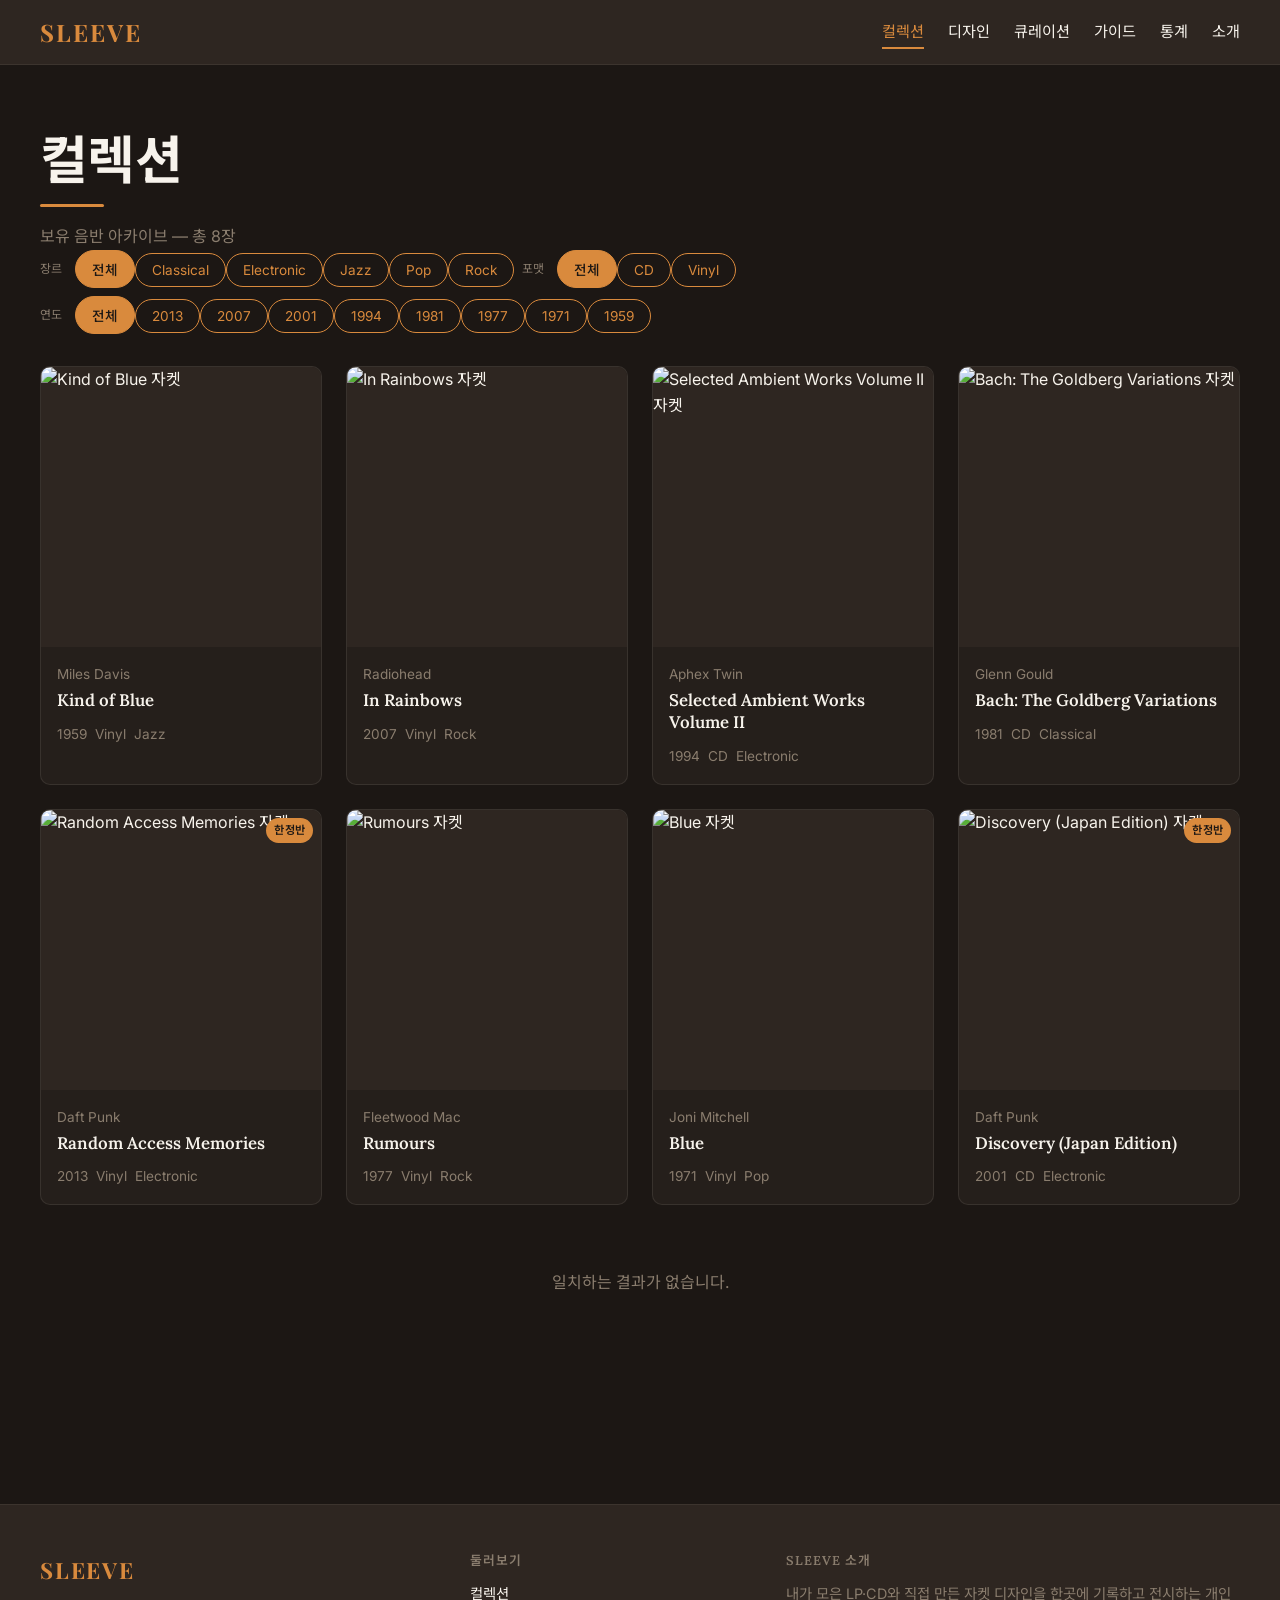
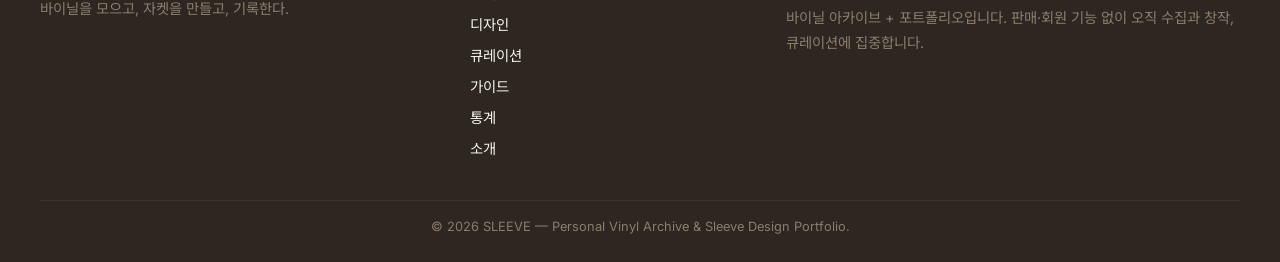
==== collection.html @ f9742e4f "Feat(fe): rebuild SLEEVE as pure static site PHP+MySQL+InfinityFree 구성을 순수 정적 HTML/CSS/JS 사이트로 전면 재구" ====
<!DOCTYPE html>
<html lang="ko">
<head>
  <meta charset="UTF-8">
  <meta name="viewport" content="width=device-width, initial-scale=1.0">
  <title>컬렉션 | SLEEVE</title>
  <meta name="description" content="SLEEVE가 보유한 LP·CD 컬렉션. 장르·포맷·연도별로 필터링해 살펴보세요.">
  <link rel="preconnect" href="https://fonts.googleapis.com">
  <link rel="preconnect" href="https://fonts.gstatic.com" crossorigin>
  <link href="https://fonts.googleapis.com/css2?family=Playfair+Display:wght@700&family=Lora:wght@400;600&family=Inter:wght@400;500&family=Noto+Sans+KR:wght@400&display=swap" rel="stylesheet">
  <link rel="stylesheet" href="assets/css/tokens.css">
  <link rel="stylesheet" href="assets/css/base.css">
  <link rel="stylesheet" href="assets/css/components.css">
  <link rel="stylesheet" href="assets/css/pages.css">
</head>
<body>
  <div id="navbar-placeholder"></div>

  <main id="main-content">

    <section class="section">
      <div class="container">

        <!-- 페이지 헤더 -->
        <header class="page-header">
          <h1>컬렉션</h1>
          <span class="page-header__divider" aria-hidden="true"></span>
          <p class="text-muted">보유 음반 아카이브 &mdash; 총 <span id="albumCount">0</span>장</p>
        </header>

        <!--
          필터바: collection.js 가 각 .filter-group[data-filter-group] 안에
          "전체" + 값별 .filter-pill 버튼을 동적으로 주입한다.
          (장르/포맷/연도 — 그룹 내 단일 선택, 그룹 간 AND 교집합)
        -->
        <div class="filter-bar" id="filterBar">
          <div class="filter-group">
            <span class="filter-group__label" id="filterLabelGenre">장르</span>
            <div class="filter-pills" data-filter-group="genre" role="group" aria-labelledby="filterLabelGenre"></div>
          </div>
          <div class="filter-group">
            <span class="filter-group__label" id="filterLabelFormat">포맷</span>
            <div class="filter-pills" data-filter-group="format" role="group" aria-labelledby="filterLabelFormat"></div>
          </div>
          <div class="filter-group">
            <span class="filter-group__label" id="filterLabelYear">연도</span>
            <div class="filter-pills" data-filter-group="year" role="group" aria-labelledby="filterLabelYear"></div>
          </div>
        </div>

        <!-- 카드 그리드: collection.js 가 렌더 -->
        <div class="grid" id="albumGrid"></div>
        <p class="empty-state" id="filterEmpty" hidden>일치하는 결과가 없습니다.</p>

      </div>
    </section>

  </main>

  <div id="footer-placeholder"></div>

  <script src="assets/js/components.js"></script>
  <script src="assets/js/collection.js"></script>
</body>
</html>
---- assets/css/tokens.css ----
:root {
  /* Colors */
  --ink: #1C1714;
  --paper: #F7F3EC;
  --cream: #F2E9DA;
  --amber: #D98A3D;
  --amber-d: #B36C28;
  --teal: #5C8374;
  --muted: #8A7D6E;
  --line: #E2D8C8;
  --bg-dark: #1C1714;
  --bg-card: #251F1B;
  --bg-surface: #2E2621;

  /* RGB channels for rgba() usage */
  --line-rgb: 226, 216, 200;
  --amber-rgb: 217, 138, 61;
  --teal-rgb: 92, 131, 116;
  --ink-rgb: 28, 23, 20;

  /* Fonts */
  --font-display: "Playfair Display", "Noto Sans KR", serif;
  --font-sub: "Lora", "Noto Sans KR", serif;
  --font-body: "Inter", "Noto Sans KR", system-ui, sans-serif;
  --font-kr: "Noto Sans KR", "Inter", sans-serif;

  /* Spacing */
  --space-1: 4px;
  --space-2: 8px;
  --space-3: 12px;
  --space-4: 16px;
  --space-5: 24px;
  --space-6: 32px;
  --space-7: 40px;
  --space-8: 48px;
  --space-9: 64px;
  --space-10: 80px;

  /* Border radius */
  --radius-sm: 4px;
  --radius-md: 10px;
  --radius-lg: 18px;
  --radius-pill: 999px;

  /* Transitions */
  --transition-base: 200ms ease;
  --transition-slow: 400ms ease;

  /* Shadows */
  --shadow-card: 0 2px 10px rgba(0, 0, 0, 0.25);
  --shadow-card-hover: 0 12px 28px rgba(0, 0, 0, 0.45);
}
---- assets/css/base.css ----
/* Reset */
*,
*::before,
*::after {
  box-sizing: border-box;
  margin: 0;
  padding: 0;
}

html {
  scroll-behavior: smooth;
  -webkit-text-size-adjust: 100%;
}

body {
  background-color: var(--bg-dark);
  color: var(--paper);
  font-family: var(--font-body);
  font-size: 16px;
  line-height: 1.6;
  font-weight: 400;
  -webkit-font-smoothing: antialiased;
  -moz-osx-font-smoothing: grayscale;
  min-height: 100vh;
}

/* Typography */
h1,
h2 {
  font-family: var(--font-display);
  font-weight: 700;
  line-height: 1.15;
  color: var(--paper);
  letter-spacing: -0.01em;
}

h1 {
  font-size: clamp(2rem, 5vw, 3.25rem);
}

h2 {
  font-size: clamp(1.6rem, 3.5vw, 2.4rem);
}

h3,
h4 {
  font-family: var(--font-sub);
  font-weight: 600;
  line-height: 1.3;
  color: var(--paper);
}

h3 {
  font-size: clamp(1.25rem, 2.5vw, 1.6rem);
}

h4 {
  font-size: 1.1rem;
}

p {
  line-height: 1.7;
}

p + p {
  margin-top: var(--space-3);
}

a {
  color: inherit;
  text-decoration: none;
  transition: color var(--transition-base);
}

a:focus-visible,
button:focus-visible {
  outline: 2px solid var(--amber);
  outline-offset: 3px;
  border-radius: var(--radius-sm);
}

img {
  max-width: 100%;
  display: block;
  height: auto;
}

ul,
ol {
  list-style: none;
}

button {
  font-family: inherit;
  cursor: pointer;
  border: none;
  background: none;
  color: inherit;
}

input,
select,
textarea {
  font-family: inherit;
  font-size: inherit;
}

/* Layout */
.container {
  width: 100%;
  max-width: 1280px;
  margin-inline: auto;
  padding-inline: var(--space-4);
}

@media (min-width: 768px) {
  .container {
    padding-inline: var(--space-6);
  }
}

@media (min-width: 1200px) {
  .container {
    padding-inline: var(--space-7);
  }
}

.section {
  padding-block: var(--space-7);
}

@media (min-width: 768px) {
  .section {
    padding-block: var(--space-9);
  }
}

.section__title {
  margin-bottom: var(--space-6);
}

/* Utilities */
.text-amber {
  color: var(--amber);
}

.text-muted {
  color: var(--muted);
}

.visually-hidden {
  position: absolute;
  width: 1px;
  height: 1px;
  padding: 0;
  margin: -1px;
  overflow: hidden;
  clip: rect(0, 0, 0, 0);
  white-space: nowrap;
  border: 0;
}

/* Custom scrollbar (dark theme) */
* {
  scrollbar-width: thin;
  scrollbar-color: var(--amber-d) var(--bg-card);
}

*::-webkit-scrollbar {
  width: 10px;
  height: 10px;
}

*::-webkit-scrollbar-track {
  background: var(--bg-card);
}

*::-webkit-scrollbar-thumb {
  background: var(--amber-d);
  border-radius: var(--radius-pill);
  border: 2px solid var(--bg-card);
}

*::-webkit-scrollbar-thumb:hover {
  background: var(--amber);
}
---- assets/css/components.css ----
/* ============================ Navbar ============================ */
.navbar {
  position: fixed;
  top: 0;
  inset-inline: 0;
  z-index: 100;
  background-color: var(--bg-surface);
  border-bottom: 1px solid rgba(var(--line-rgb), 0.08);
  transition: background-color var(--transition-base);
}

.navbar--scrolled {
  background-color: rgba(28, 23, 20, 0.96);
  backdrop-filter: blur(8px);
}

.navbar__inner {
  display: flex;
  align-items: center;
  justify-content: space-between;
  height: 64px;
}

.navbar__logo {
  font-family: var(--font-display);
  font-weight: 700;
  font-size: 1.5rem;
  letter-spacing: 0.08em;
  color: var(--amber);
}

.navbar__menu {
  display: flex;
  align-items: center;
  gap: var(--space-5);
}

.navbar__menu a {
  position: relative;
  color: var(--paper);
  font-size: 0.95rem;
  padding-block: var(--space-2);
}

.navbar__menu a::after {
  content: "";
  position: absolute;
  left: 0;
  bottom: 0;
  width: 100%;
  height: 2px;
  background-color: var(--amber);
  transform: scaleX(0);
  transform-origin: left;
  transition: transform var(--transition-base);
}

.navbar__menu a:hover,
.navbar__menu a.active {
  color: var(--amber);
}

.navbar__menu a:hover::after,
.navbar__menu a.active::after {
  transform: scaleX(1);
}

.navbar__toggle {
  display: none;
  flex-direction: column;
  justify-content: center;
  gap: 5px;
  width: 40px;
  height: 40px;
  padding: 8px;
}

.navbar__toggle span {
  display: block;
  width: 100%;
  height: 2px;
  background-color: var(--paper);
  border-radius: var(--radius-pill);
  transition: transform var(--transition-base), opacity var(--transition-base);
}

.navbar__toggle[aria-expanded="true"] span:nth-child(1) {
  transform: translateY(7px) rotate(45deg);
}

.navbar__toggle[aria-expanded="true"] span:nth-child(2) {
  opacity: 0;
}

.navbar__toggle[aria-expanded="true"] span:nth-child(3) {
  transform: translateY(-7px) rotate(-45deg);
}

@media (max-width: 767px) {
  .navbar__toggle {
    display: flex;
  }

  .navbar__menu {
    position: absolute;
    top: 64px;
    inset-inline: 0;
    flex-direction: column;
    align-items: stretch;
    gap: 0;
    background-color: var(--bg-surface);
    border-bottom: 1px solid rgba(var(--line-rgb), 0.08);
    max-height: 0;
    overflow: hidden;
    transition: max-height var(--transition-slow);
  }

  .navbar__menu.open {
    max-height: 360px;
  }

  .navbar__menu li {
    border-top: 1px solid rgba(var(--line-rgb), 0.06);
  }

  .navbar__menu a {
    display: block;
    padding: var(--space-4) var(--space-4);
  }

  .navbar__menu a::after {
    display: none;
  }
}

/* ============================ Cards ============================ */
.card {
  display: flex;
  flex-direction: column;
  background-color: var(--bg-card);
  border: 1px solid rgba(var(--line-rgb), 0.1);
  border-radius: var(--radius-md);
  overflow: hidden;
  transition: transform var(--transition-base), box-shadow var(--transition-base);
}

.card:hover {
  transform: translateY(-4px);
  box-shadow: var(--shadow-card-hover);
}

.card__cover {
  position: relative;
  aspect-ratio: 1 / 1;
  overflow: hidden;
  background-color: var(--bg-surface);
}

.card__cover img {
  width: 100%;
  height: 100%;
  object-fit: cover;
  transition: transform var(--transition-slow);
}

.card:hover .card__cover img {
  transform: scale(1.06);
}

.card__body {
  padding: var(--space-4);
  display: flex;
  flex-direction: column;
  gap: var(--space-1);
}

.card__title {
  font-family: var(--font-sub);
  font-weight: 600;
  font-size: 1.05rem;
  line-height: 1.3;
  color: var(--paper);
}

.card__artist,
.card__meta {
  color: var(--muted);
  font-size: 0.85rem;
}

.card__meta {
  margin-top: var(--space-2);
  display: flex;
  flex-wrap: wrap;
  gap: var(--space-2);
}

.badge-limited {
  position: absolute;
  top: var(--space-2);
  right: var(--space-2);
  background-color: var(--amber);
  color: var(--ink);
  font-size: 0.7rem;
  font-weight: 600;
  padding: var(--space-1) var(--space-2);
  border-radius: var(--radius-pill);
  letter-spacing: 0.02em;
  z-index: 1;
}

/* ============================ Grid ============================ */
.grid {
  display: grid;
  grid-template-columns: 1fr;
  gap: var(--space-5);
}

@media (min-width: 768px) {
  .grid {
    grid-template-columns: repeat(2, 1fr);
  }
}

@media (min-width: 1200px) {
  .grid {
    grid-template-columns: repeat(4, 1fr);
  }
}

.grid--3 {
  grid-template-columns: 1fr;
}

@media (min-width: 768px) {
  .grid--3 {
    grid-template-columns: repeat(2, 1fr);
  }
}

@media (min-width: 1200px) {
  .grid--3 {
    grid-template-columns: repeat(3, 1fr);
  }
}

/* ============================ Filter bar ============================ */
.filter-bar {
  display: flex;
  flex-wrap: wrap;
  align-items: center;
  gap: var(--space-2);
  margin-bottom: var(--space-6);
}

.filter-group {
  display: flex;
  flex-wrap: wrap;
  align-items: center;
  gap: var(--space-2);
}

.filter-group__label {
  color: var(--muted);
  font-size: 0.75rem;
  text-transform: lowercase;
  letter-spacing: 0.04em;
  margin-right: var(--space-1);
}

.filter-pill {
  border: 1px solid var(--amber);
  background-color: transparent;
  color: var(--amber);
  font-size: 0.85rem;
  padding: var(--space-2) var(--space-4);
  border-radius: var(--radius-pill);
  transition: background-color var(--transition-base), color var(--transition-base);
}

.filter-pill:hover {
  background-color: rgba(var(--amber-rgb), 0.15);
}

.filter-pill.active {
  background-color: var(--amber);
  color: var(--ink);
  font-weight: 500;
}

/* ============================ Buttons ============================ */
.btn-primary,
.btn-outline {
  display: inline-flex;
  align-items: center;
  justify-content: center;
  gap: var(--space-2);
  font-size: 0.95rem;
  font-weight: 500;
  padding: var(--space-3) var(--space-6);
  border-radius: var(--radius-pill);
  transition: background-color var(--transition-base), color var(--transition-base),
    border-color var(--transition-base);
}

.btn-primary {
  background-color: var(--amber);
  color: var(--ink);
}

.btn-primary:hover {
  background-color: var(--amber-d);
  color: var(--ink);
}

.btn-outline {
  border: 1px solid var(--amber);
  color: var(--amber);
}

.btn-outline:hover {
  background-color: var(--amber);
  color: var(--ink);
}

/* ============================ Tags ============================ */
.tag {
  display: inline-flex;
  align-items: center;
  background-color: rgba(var(--teal-rgb), 0.18);
  color: var(--teal);
  font-size: 0.75rem;
  padding: var(--space-1) var(--space-3);
  border-radius: var(--radius-pill);
}

/* ============================ Category badge ============================ */
.badge-category {
  display: inline-flex;
  align-items: center;
  background-color: rgba(var(--amber-rgb), 0.12);
  color: var(--amber);
  font-size: 0.72rem;
  font-weight: 500;
  padding: var(--space-1) var(--space-3);
  border-radius: var(--radius-pill);
  letter-spacing: 0.02em;
}

/* ============================ Hero ============================ */
.hero {
  position: relative;
  min-height: 80vh;
  display: flex;
  align-items: center;
  justify-content: center;
  text-align: center;
  overflow: hidden;
  background-color: var(--bg-dark);
}

.hero::before {
  content: "";
  position: absolute;
  inset: 0;
  background: repeating-radial-gradient(
    circle at 80% 30%,
    rgba(var(--line-rgb), 0.05) 0,
    rgba(var(--line-rgb), 0.05) 1px,
    transparent 1px,
    transparent 14px
  );
  opacity: 0.7;
}

.hero::after {
  content: "";
  position: absolute;
  inset: 0;
  background: linear-gradient(
    180deg,
    rgba(var(--ink-rgb), 0.4) 0%,
    rgba(var(--ink-rgb), 0.85) 100%
  );
}

.hero__content {
  position: relative;
  z-index: 1;
  max-width: 720px;
  padding-inline: var(--space-4);
}

.hero__subtitle {
  color: var(--muted);
  font-size: 1.05rem;
  margin-top: var(--space-4);
}

.hero__actions {
  margin-top: var(--space-6);
  display: flex;
  flex-wrap: wrap;
  gap: var(--space-3);
  justify-content: center;
}

@media (max-width: 767px) {
  .hero {
    min-height: 60vh;
  }
}

/* ============================ Vinyl ring ============================ */
.vinyl-ring {
  --ring-size: 200px;
  width: var(--ring-size);
  height: var(--ring-size);
  border-radius: 50%;
  background: radial-gradient(
    circle,
    var(--bg-surface) 0 14%,
    var(--ink) 14% 18%,
    transparent 18% 100%
  );
  position: relative;
}

.vinyl-ring::before {
  content: "";
  position: absolute;
  inset: 0;
  border-radius: 50%;
  background: repeating-radial-gradient(
    circle,
    rgba(var(--line-rgb), 0.08) 0,
    rgba(var(--line-rgb), 0.08) 1px,
    transparent 1px,
    transparent 6px
  );
}

.vinyl-ring::after {
  content: "";
  position: absolute;
  top: 50%;
  left: 50%;
  width: 12%;
  height: 12%;
  background-color: var(--amber);
  border-radius: 50%;
  transform: translate(-50%, -50%);
}

/* ============================ Breadcrumb ============================ */
.breadcrumb {
  display: flex;
  flex-wrap: wrap;
  align-items: center;
  gap: var(--space-2);
  color: var(--muted);
  font-size: 0.85rem;
  margin-bottom: var(--space-5);
}

.breadcrumb a:hover {
  color: var(--amber);
}

.breadcrumb li:not(:last-child)::after {
  content: "/";
  margin-left: var(--space-2);
  color: var(--amber);
}

.breadcrumb li {
  display: flex;
  align-items: center;
}

.breadcrumb li:last-child {
  color: var(--paper);
}

/* ============================ Empty state ============================ */
.empty-state {
  display: flex;
  flex-direction: column;
  align-items: center;
  justify-content: center;
  text-align: center;
  gap: var(--space-3);
  padding: var(--space-9) var(--space-4);
  color: var(--muted);
}

.empty-state__icon {
  font-size: 2.5rem;
  opacity: 0.6;
}

.empty-state__title {
  font-family: var(--font-sub);
  color: var(--paper);
  font-size: 1.2rem;
}

/* ============================ Footer ============================ */
.footer {
  background-color: var(--bg-surface);
  border-top: 1px solid rgba(var(--line-rgb), 0.08);
  padding-block: var(--space-8) var(--space-5);
  margin-top: var(--space-10);
}

.footer__grid {
  display: grid;
  grid-template-columns: 1fr;
  gap: var(--space-6);
}

@media (min-width: 768px) {
  .footer__grid {
    grid-template-columns: 1.4fr 1fr 1.6fr;
  }
}

.footer__logo {
  font-family: var(--font-display);
  font-weight: 700;
  font-size: 1.4rem;
  color: var(--amber);
  letter-spacing: 0.08em;
}

.footer__tagline {
  color: var(--muted);
  font-size: 0.9rem;
  margin-top: var(--space-2);
}

.footer__col h4 {
  font-size: 0.8rem;
  text-transform: uppercase;
  letter-spacing: 0.08em;
  color: var(--muted);
  margin-bottom: var(--space-3);
}

.footer__links {
  display: flex;
  flex-direction: column;
  gap: var(--space-2);
}

.footer__links a {
  color: var(--paper);
  font-size: 0.9rem;
}

.footer__links a:hover {
  color: var(--amber);
}

.footer__desc {
  color: var(--muted);
  font-size: 0.9rem;
  line-height: 1.7;
}

.footer__bottom {
  margin-top: var(--space-7);
  padding-top: var(--space-4);
  border-top: 1px solid rgba(var(--line-rgb), 0.06);
  text-align: center;
  color: var(--muted);
  font-size: 0.8rem;
}
---- assets/css/pages.css ----
/* ============================ Section header ============================ */
/* 섹션 제목 + "전체 보기 →" 링크를 양 끝 정렬 */
.section__header {
  display: flex;
  flex-wrap: wrap;
  align-items: baseline;
  justify-content: space-between;
  gap: var(--space-3);
  margin-bottom: var(--space-6);
}

.section__link {
  color: var(--amber);
  font-size: 0.9rem;
  white-space: nowrap;
}

.section__link:hover {
  color: var(--amber-d);
}

/* ============================ Hero ring ============================ */
/* 히어로 안에서 중앙 정렬되는 LP 데코 (인라인 스타일 대체) */
.hero__ring {
  margin: 0 auto var(--space-6);
}

/* ============================ Value cards ============================ */
/* index/about 공용 — 수집·창작·공유 가치 카드 */
.value-card {
  display: flex;
  flex-direction: column;
  gap: var(--space-3);
  background-color: var(--bg-card);
  border: 1px solid rgba(var(--line-rgb), 0.1);
  border-radius: var(--radius-md);
  padding: var(--space-6);
}

.value-card__mark {
  font-size: 2rem;
  line-height: 1;
  color: var(--amber);
}

.value-card__title {
  font-family: var(--font-sub);
  font-weight: 600;
}

.value-card__desc {
  color: var(--muted);
  font-size: 0.92rem;
  line-height: 1.7;
}

/* ============================ About page ============================ */
.page-header {
  display: flex;
  flex-direction: column;
  gap: var(--space-4);
}

.page-header__divider {
  display: block;
  width: var(--space-9);
  height: 3px;
  background-color: var(--amber);
  border-radius: var(--radius-pill);
}

.about-intro {
  display: grid;
  grid-template-columns: 1fr;
  gap: var(--space-7);
  align-items: center;
}

@media (min-width: 768px) {
  .about-intro {
    grid-template-columns: 1.4fr 1fr;
  }
}

.about-intro__text {
  font-size: 1.15rem;
  line-height: 1.9;
  color: var(--cream);
}

.about-intro__deco {
  display: flex;
  justify-content: center;
}

.about-owner {
  max-width: 60ch;
}

.about-owner p + p {
  margin-top: var(--space-4);
}

/* ============================ Album detail ============================ */
.album-detail {
  display: grid;
  grid-template-columns: 1fr;
  gap: var(--space-7);
}

@media (min-width: 768px) {
  .album-detail {
    grid-template-columns: minmax(0, 1fr) minmax(0, 1.1fr);
    gap: var(--space-8);
    align-items: start;
  }
}

.album-detail__cover {
  aspect-ratio: 1 / 1;
  border-radius: var(--radius-md);
  overflow: hidden;
  background-color: var(--bg-surface);
  box-shadow: var(--shadow-card);
}

.album-detail__cover img {
  width: 100%;
  height: 100%;
  object-fit: cover;
}

.album-detail__meta {
  display: flex;
  flex-direction: column;
  gap: var(--space-3);
}

.album-detail__artist {
  color: var(--amber);
  font-size: 1.1rem;
}

.album-detail__facts {
  display: flex;
  flex-wrap: wrap;
  gap: var(--space-2);
  margin-block: var(--space-2);
}

.album-detail__note {
  color: var(--cream);
  line-height: 1.8;
  border-left: 2px solid var(--amber);
  padding-left: var(--space-4);
  margin-top: var(--space-2);
}

/* ============================ Tracklist ============================ */
.tracklist {
  margin-top: var(--space-5);
  border-top: 1px solid rgba(var(--line-rgb), 0.1);
}

.tracklist__item {
  display: flex;
  align-items: baseline;
  gap: var(--space-4);
  padding: var(--space-3) 0;
  border-bottom: 1px solid rgba(var(--line-rgb), 0.08);
}

.tracklist__num {
  color: var(--muted);
  font-variant-numeric: tabular-nums;
  font-size: 0.85rem;
  min-width: 1.8rem;
}

.tracklist__title {
  color: var(--paper);
}

/* ============================ Design detail ============================ */
.design-hero {
  border-radius: var(--radius-md);
  overflow: hidden;
  margin-bottom: var(--space-6);
}

.design-hero img {
  display: block;
  width: 100%;
  height: auto;
}

.design-meta {
  margin-bottom: var(--space-6);
}

.design-meta h1 {
  margin-bottom: var(--space-3);
}

.design-tools {
  display: flex;
  flex-wrap: wrap;
  gap: var(--space-2);
  margin-bottom: var(--space-3);
}

.design-date {
  color: var(--muted);
  font-variant-numeric: tabular-nums;
  font-size: 0.9rem;
}

/* 본문: 가독성을 위해 줄 길이 제한 */
.design-text {
  max-width: 70ch;
  margin-bottom: var(--space-8);
}

.design-text section + section {
  margin-top: var(--space-6);
}

.design-text h2 {
  font-size: 1.25rem;
  margin-bottom: var(--space-3);
}

.design-text p {
  color: var(--paper);
  line-height: 1.8;
}

/* 갤러리와 본문 사이 여백 확보 */
.design-text + .design-gallery {
  margin-bottom: var(--space-8);
}

.design-gallery + .btn-outline,
.design-text + .btn-outline {
  margin-top: var(--space-4);
}

/* ============================ Design gallery ============================ */
.design-gallery {
  column-count: 1;
  column-gap: var(--space-5);
}

@media (min-width: 768px) {
  .design-gallery {
    column-count: 2;
  }
}

@media (min-width: 1200px) {
  .design-gallery {
    column-count: 3;
  }
}

.design-gallery__item {
  break-inside: avoid;
  margin-bottom: var(--space-5);
  border-radius: var(--radius-md);
  overflow: hidden;
}

.design-gallery__item img {
  width: 100%;
  border-radius: var(--radius-md);
}

/* ============================ Stats ============================ */
.stats-summary {
  display: grid;
  grid-template-columns: 1fr;
  gap: var(--space-5);
  margin-bottom: var(--space-8);
}

@media (min-width: 768px) {
  .stats-summary {
    grid-template-columns: repeat(3, 1fr);
  }
}

.stats-card {
  background-color: var(--bg-card);
  border: 1px solid rgba(var(--line-rgb), 0.1);
  border-radius: var(--radius-md);
  padding: var(--space-6);
  text-align: center;
}

.stats-card__number {
  font-family: var(--font-display);
  font-weight: 700;
  font-size: 2.5rem;
  color: var(--amber);
  line-height: 1;
}

.stats-card__label {
  color: var(--muted);
  font-size: 0.85rem;
  margin-top: var(--space-2);
}

.chart-container {
  position: relative;
  height: 250px;
  background-color: var(--bg-card);
  border: 1px solid rgba(var(--line-rgb), 0.1);
  border-radius: var(--radius-md);
  padding: var(--space-5);
}

/* ============================ Guide list ============================ */
.guide-list {
  display: flex;
  flex-direction: column;
  gap: var(--space-3);
}

.guide-list__item {
  background-color: var(--bg-card);
  border: 1px solid rgba(var(--line-rgb), 0.1);
  border-radius: var(--radius-md);
  overflow: hidden;
  transition: border-color var(--transition-base);
}

.guide-list__item:hover {
  border-color: var(--amber);
}

/* 아코디언 토글 버튼 — 제목/배지/날짜를 한 줄에 배치 */
.guide-list__toggle {
  display: flex;
  flex-wrap: wrap;
  align-items: center;
  gap: var(--space-4);
  width: 100%;
  padding: var(--space-4) var(--space-5);
  background: none;
  border: none;
  text-align: left;
  cursor: pointer;
  color: inherit;
  font: inherit;
}

.guide-list__toggle:focus-visible {
  outline: 2px solid var(--amber);
  outline-offset: -2px;
}

.guide-list__title {
  font-family: var(--font-sub);
  font-weight: 600;
  color: var(--paper);
  flex: 1 1 auto;
}

.guide-list__date {
  color: var(--muted);
  font-size: 0.8rem;
  font-variant-numeric: tabular-nums;
}

/* 펼쳐지는 본문 영역 */
.guide-list__body {
  padding: 0 var(--space-5) var(--space-5);
  color: var(--cream);
  line-height: 1.75;
}

.guide-list__body p {
  margin: 0;
}

/* 열림 상태 표시 — 토글의 aria-expanded 로 캐럿 회전 */
.guide-list__toggle::after {
  content: '\203A'; /* › */
  color: var(--amber);
  font-size: 1.25rem;
  line-height: 1;
  transition: transform var(--transition-base);
}

.guide-list__toggle[aria-expanded='true']::after {
  transform: rotate(90deg);
}

/* ============================ Curation ============================ */
.curation-grid {
  display: grid;
  grid-template-columns: 1fr;
  gap: var(--space-6);
}

@media (min-width: 768px) {
  .curation-grid {
    grid-template-columns: repeat(2, 1fr);
  }
}

@media (min-width: 1200px) {
  .curation-grid {
    grid-template-columns: repeat(3, 1fr);
  }
}

.curation-card {
  position: relative;
  display: flex;
  flex-direction: column;
  background-color: var(--bg-card);
  border: 1px solid rgba(var(--line-rgb), 0.1);
  border-radius: var(--radius-lg);
  overflow: hidden;
  transition: transform var(--transition-base), box-shadow var(--transition-base);
}

.curation-card:hover {
  transform: translateY(-4px);
  box-shadow: var(--shadow-card-hover);
}

.curation-card__body {
  padding: var(--space-5);
  display: flex;
  flex-direction: column;
  gap: var(--space-2);
}

.curation-card__mood {
  font-family: var(--font-sub);
  font-size: 1.25rem;
  color: var(--amber);
}

.curation-card__desc {
  color: var(--muted);
  font-size: 0.9rem;
  line-height: 1.7;
}

/* ============================ Album (album.js 출력 클래스) ============================ */
.album {
  display: grid;
  grid-template-columns: 1fr;
  gap: var(--space-7);
}

@media (min-width: 768px) {
  .album {
    grid-template-columns: minmax(0, 1fr) minmax(0, 1.2fr);
    align-items: start;
  }
}

.album__cover {
  position: relative;
  aspect-ratio: 1 / 1;
  border-radius: var(--radius-md);
  overflow: hidden;
  background-color: var(--bg-surface);
  box-shadow: var(--shadow-card);
}

.album__cover img {
  width: 100%;
  height: 100%;
  object-fit: cover;
}

.album__info {
  display: flex;
  flex-direction: column;
  gap: var(--space-3);
}

.album__artist {
  color: var(--amber);
  font-size: 1.05rem;
  font-weight: 500;
}

.album__title {
  font-family: var(--font-display);
  font-size: clamp(1.5rem, 4vw, 2.2rem);
  line-height: 1.2;
  color: var(--paper);
}

.album__meta {
  list-style: none;
  padding: 0;
  display: flex;
  flex-wrap: wrap;
  gap: var(--space-2) var(--space-5);
  color: var(--muted);
  font-size: 0.9rem;
}

.album__meta-label {
  color: var(--line);
  font-size: 0.75rem;
  text-transform: uppercase;
  letter-spacing: 0.08em;
  margin-right: var(--space-1);
}

.album__moods {
  display: flex;
  flex-wrap: wrap;
  gap: var(--space-2);
  margin-top: var(--space-1);
}

.album__section-title {
  font-family: var(--font-sub);
  font-size: 1rem;
  font-weight: 600;
  color: var(--muted);
  text-transform: uppercase;
  letter-spacing: 0.12em;
  margin-bottom: var(--space-3);
  margin-top: var(--space-6);
}

.album__note {
  border-left: 2px solid var(--amber);
  padding-left: var(--space-4);
  color: var(--cream);
  line-height: 1.8;
}

.album__tracks,
.album__related {
  grid-column: 1 / -1;
}

.tracklist__pos {
  color: var(--muted);
  font-variant-numeric: tabular-nums;
  font-size: 0.85rem;
  min-width: 1.8rem;
}

.card-grid {
  display: grid;
  grid-template-columns: repeat(2, 1fr);
  gap: var(--space-4);
}

@media (min-width: 768px) {
  .card-grid {
    grid-template-columns: repeat(4, 1fr);
  }
}
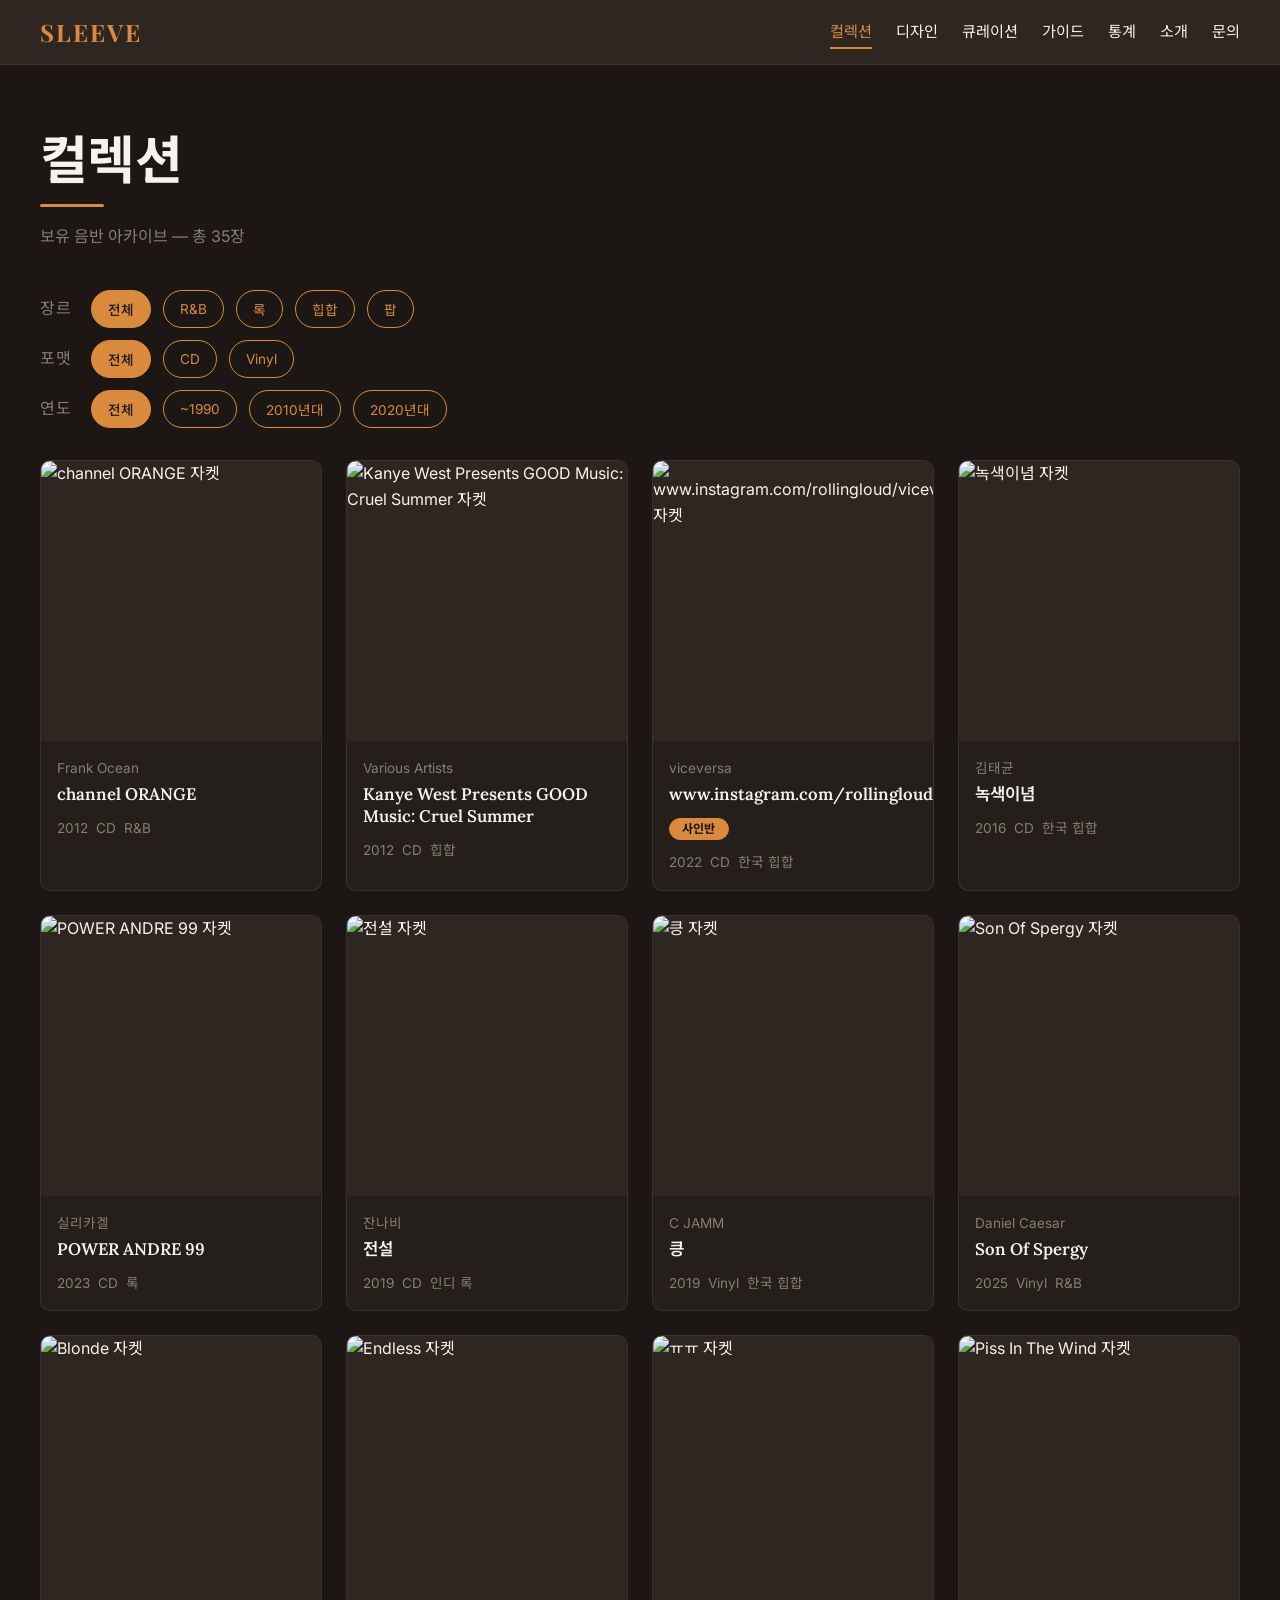
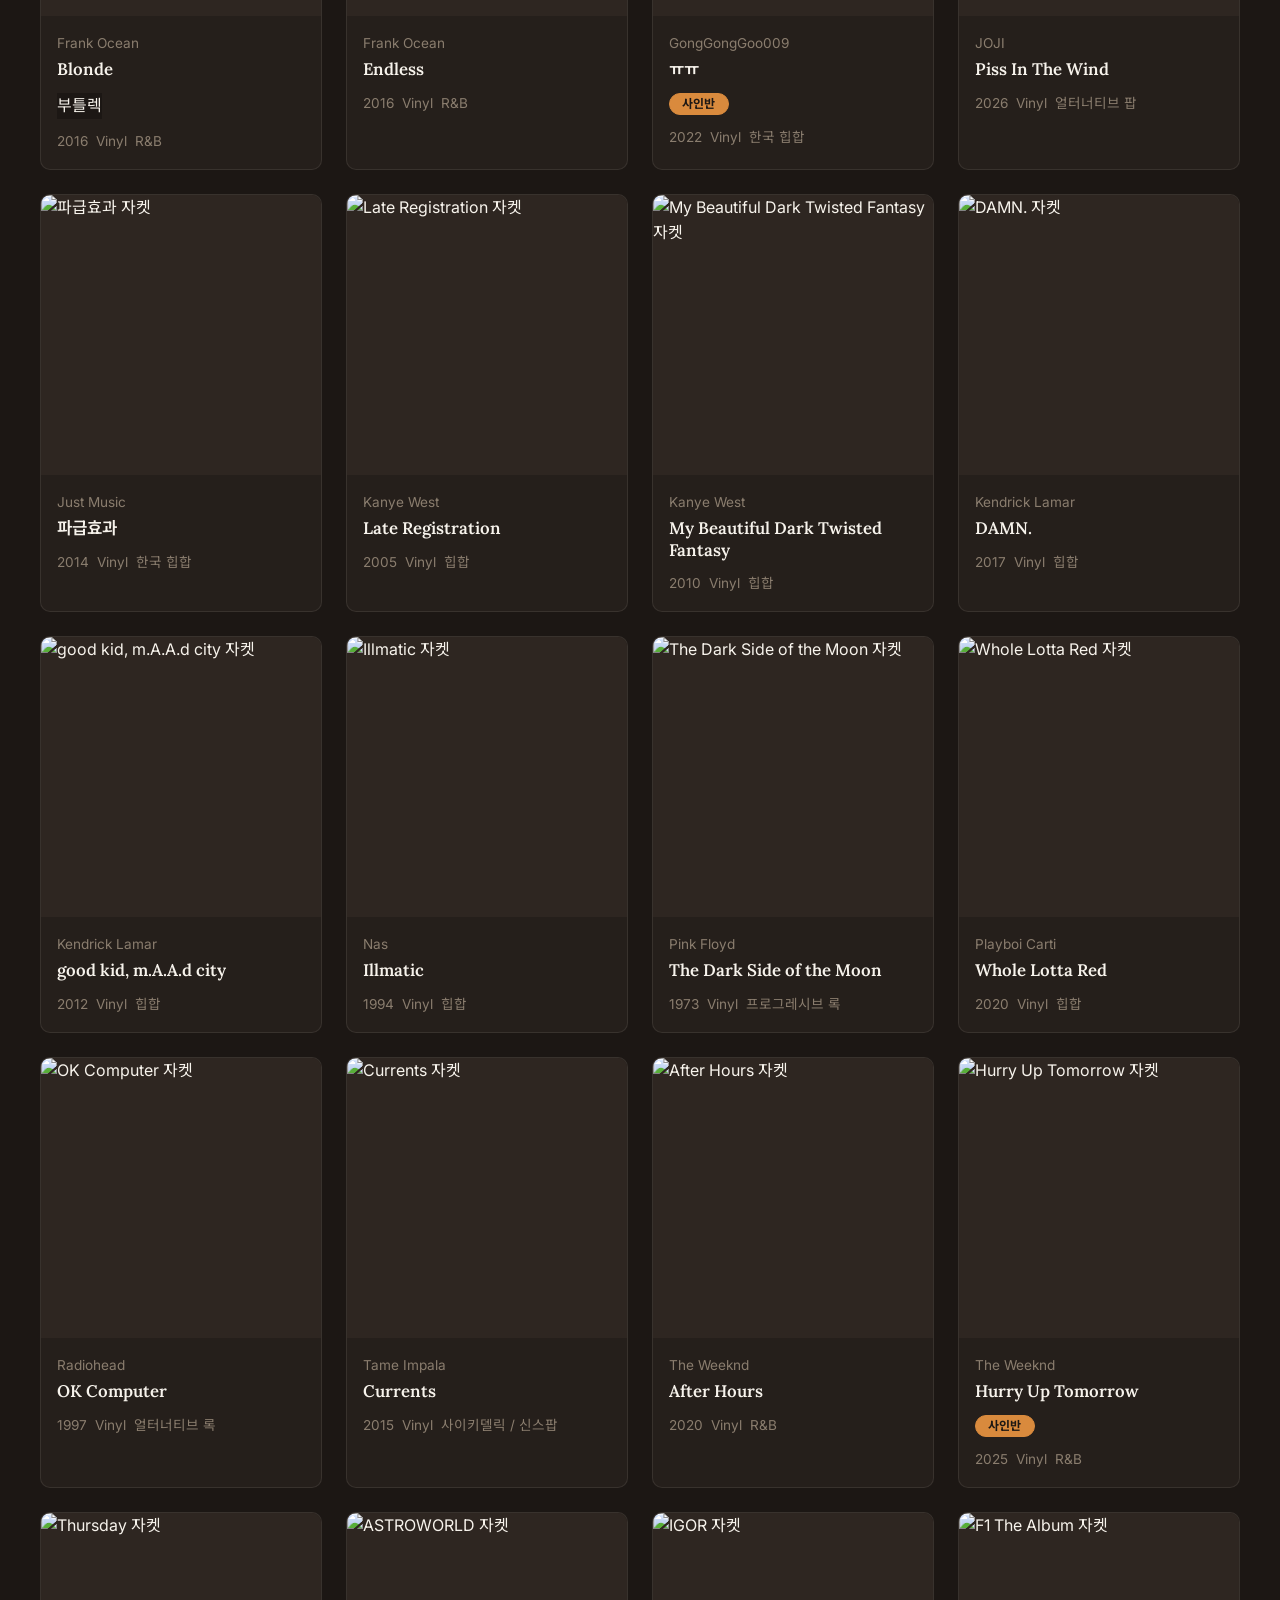
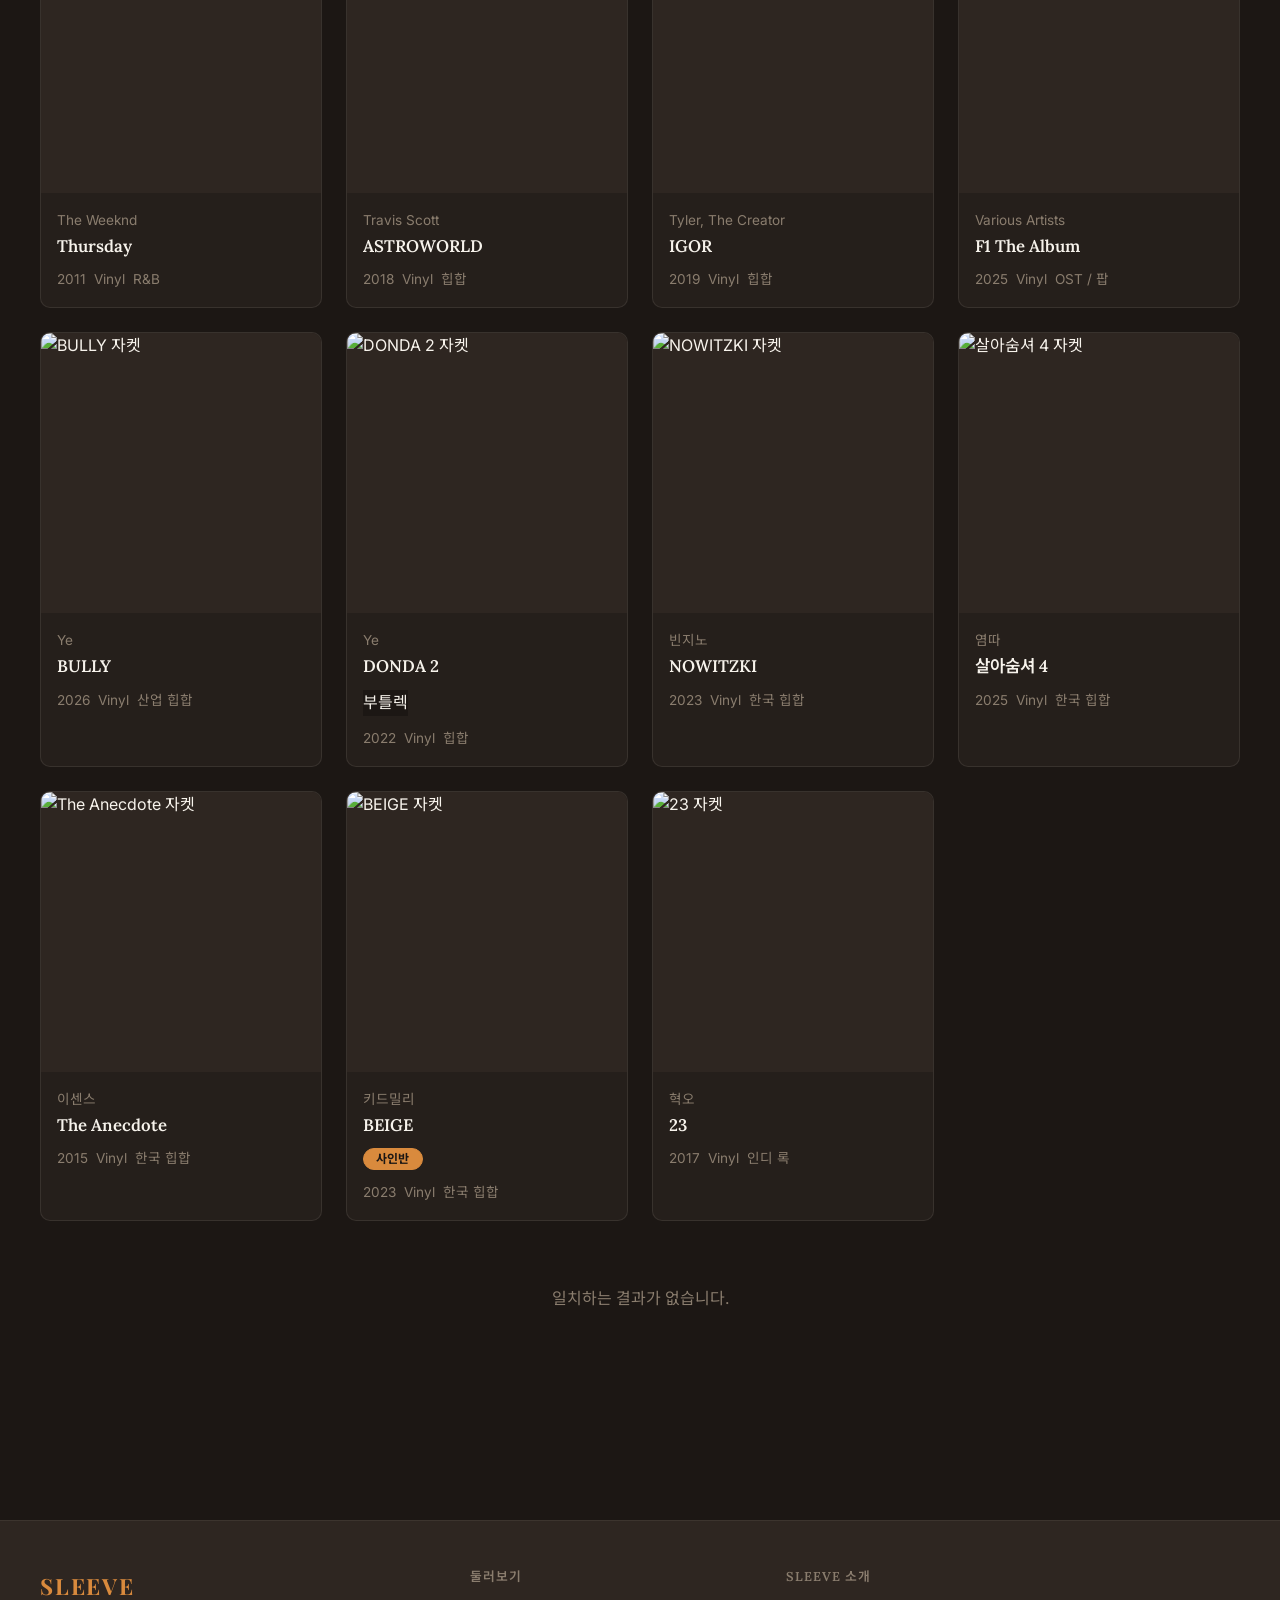
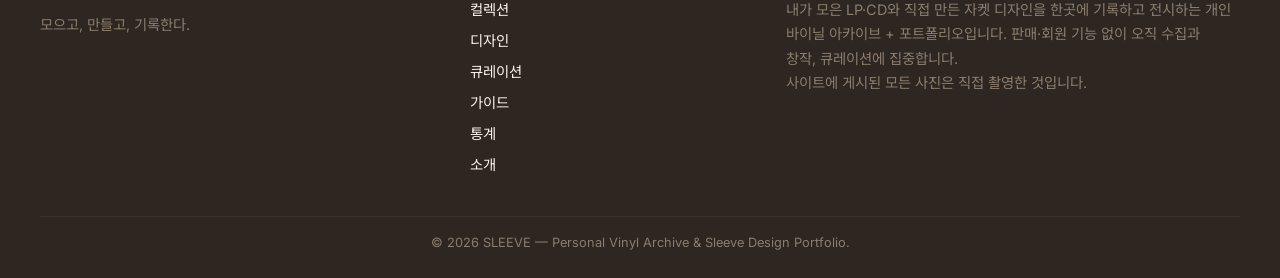
==== commit 9638800c: "Feat(fe): group genre filter into top-level categories with sub-genre drilldown - collection: 장르 필터를" ====
--- a/collection.html
+++ b/collection.html
@@ -38,6 +38,10 @@
             <span class="filter-group__label" id="filterLabelGenre">장르</span>
             <div class="filter-pills" data-filter-group="genre" role="group" aria-labelledby="filterLabelGenre"></div>
           </div>
+          <div class="filter-group" id="genreSubGroup" hidden>
+            <span class="filter-group__label" id="filterLabelGenreSub">하위 장르</span>
+            <div class="filter-pills" data-filter-group="genre-sub" role="group" aria-labelledby="filterLabelGenreSub"></div>
+          </div>
           <div class="filter-group">
             <span class="filter-group__label" id="filterLabelFormat">포맷</span>
             <div class="filter-pills" data-filter-group="format" role="group" aria-labelledby="filterLabelFormat"></div>
--- a/assets/css/components.css
+++ b/assets/css/components.css
@@ -195,18 +195,43 @@
   gap: var(--space-2);
 }
 
-.badge-limited {
-  position: absolute;
-  top: var(--space-2);
-  right: var(--space-2);
+/* 배지 그룹: 카드 텍스트 영역 내 배지를 일관된 위치에 배치 */
+.badge-group {
+  display: flex;
+  flex-wrap: wrap;
+  gap: var(--space-2);
+  margin-top: var(--space-2);
+}
+
+/* 칩(태그·배지) 공통 박스 모델 — .tag 와 한 곳에서 같이 관리해
+   크기·세로 정렬이 항상 일치하도록 한다(테두리 유무와 무관하게
+   border 를 기본 투명 1px 로 깔아 둬 높이가 달라지지 않게 함). */
+.tag,
+.badge-signed {
+  display: inline-flex;
+  align-items: center;
+  line-height: 1;
+  font-size: 0.75rem;
+  padding: var(--space-1) var(--space-3);
+  border: 1px solid transparent;
+  border-radius: var(--radius-pill);
+}
+
+.badge-signed {
+  font-weight: 700;
+  letter-spacing: 0.02em;
+}
+
+.badge-signed {
   background-color: var(--amber);
   color: var(--ink);
-  font-size: 0.7rem;
-  font-weight: 600;
-  padding: var(--space-1) var(--space-2);
-  border-radius: var(--radius-pill);
-  letter-spacing: 0.02em;
-  z-index: 1;
+  border-color: var(--amber);
+}
+
+.badge-bootleg {
+  background-color: var(--ink);
+  color: var(--paper);
+  border-color: var(--ink);
 }
 
 /* ============================ Grid ============================ */
@@ -247,25 +272,36 @@
 /* ============================ Filter bar ============================ */
 .filter-bar {
   display: flex;
+  flex-direction: column;
+  align-items: flex-start;
+  gap: var(--space-3);
+  margin-top: var(--space-7);
+  margin-bottom: var(--space-6);
+}
+
+.filter-group {
+  display: flex;
   flex-wrap: wrap;
   align-items: center;
-  gap: var(--space-2);
-  margin-bottom: var(--space-6);
-}
-
-.filter-group {
-  display: flex;
-  flex-wrap: wrap;
-  align-items: center;
-  gap: var(--space-2);
+  gap: var(--space-4);
+}
+
+.filter-group[hidden] {
+  display: none;
 }
 
 .filter-group__label {
   color: var(--muted);
-  font-size: 0.75rem;
+  font-size: 1rem;
   text-transform: lowercase;
   letter-spacing: 0.04em;
   margin-right: var(--space-1);
+}
+
+.filter-pills {
+  display: flex;
+  flex-wrap: wrap;
+  gap: var(--space-3);
 }
 
 .filter-pill {
@@ -325,13 +361,8 @@
 
 /* ============================ Tags ============================ */
 .tag {
-  display: inline-flex;
-  align-items: center;
   background-color: rgba(var(--teal-rgb), 0.18);
   color: var(--teal);
-  font-size: 0.75rem;
-  padding: var(--space-1) var(--space-3);
-  border-radius: var(--radius-pill);
 }
 
 /* ============================ Category badge ============================ */
--- a/assets/css/pages.css
+++ b/assets/css/pages.css
@@ -318,6 +318,12 @@
   border: 1px solid rgba(var(--line-rgb), 0.1);
   border-radius: var(--radius-md);
   padding: var(--space-5);
+}
+
+/* ============================ Guide filter ============================ */
+#guideFilter {
+  flex-direction: row;
+  flex-wrap: wrap;
 }
 
 /* ============================ Guide list ============================ */
@@ -465,9 +471,11 @@
   }
 }
 
+/* 상세 페이지에서는 자켓을 정사각으로 강제 크롭하지 않고
+   이미지 자체의 원본 비율 그대로 보여준다(피드/카드의 1:1 그리드와는
+   다른 맥락 — "자세히 보기"는 실제 자켓 형태를 온전히 드러내는 자리). */
 .album__cover {
   position: relative;
-  aspect-ratio: 1 / 1;
   border-radius: var(--radius-md);
   overflow: hidden;
   background-color: var(--bg-surface);
@@ -475,9 +483,9 @@
 }
 
 .album__cover img {
+  display: block;
   width: 100%;
-  height: 100%;
-  object-fit: cover;
+  height: auto;
 }
 
 .album__info {
@@ -566,3 +574,327 @@
   }
 }
 
+/* ============================ Contact (contact.html) ============================ */
+/* 연락처 카드 그리드: 모바일 1열 → 768px 이상 2열 */
+.contact-grid {
+  display: grid;
+  grid-template-columns: 1fr;
+  gap: var(--space-5);
+  margin-bottom: var(--space-8);
+}
+
+@media (min-width: 768px) {
+  .contact-grid {
+    grid-template-columns: repeat(2, 1fr);
+  }
+}
+
+.contact-card {
+  display: flex;
+  flex-direction: column;
+  align-items: center;
+  gap: var(--space-2);
+  padding: var(--space-7) var(--space-5);
+  background-color: var(--bg-card);
+  border: 1px solid rgba(var(--line-rgb), 0.1);
+  border-radius: var(--radius-lg);
+  text-align: center;
+  transition: border-color var(--transition-base), transform var(--transition-base);
+}
+
+.contact-card:hover {
+  border-color: var(--amber);
+  transform: translateY(-2px);
+}
+
+.contact-card__icon {
+  font-size: 2rem;
+  line-height: 1;
+}
+
+.contact-card__label {
+  font-size: 0.8rem;
+  text-transform: uppercase;
+  letter-spacing: 0.1em;
+  color: var(--muted);
+}
+
+.contact-card__value {
+  color: var(--amber);
+  font-size: 0.95rem;
+  word-break: break-all;
+}
+
+
+/* ============================ Main layout (index.html) ============================ */
+/* base.css의 .container 는 건드리지 않고, index 메인 레이아웃 폭을 여기서 확장 */
+.main-layout {
+  display: grid;
+  grid-template-columns: 1fr;
+  gap: var(--space-7);
+  max-width: 1440px;
+  margin: 0 auto;
+  padding: var(--space-7) var(--space-5);
+}
+
+@media (min-width: 1200px) {
+  .main-layout {
+    grid-template-columns: 320px 1fr;
+    align-items: start;
+  }
+}
+
+/* Sidebar */
+.sidebar {
+  position: sticky;
+  top: calc(64px + var(--space-4));  /* navbar 높이 + 여백 */
+}
+
+.sidebar__intro {
+  padding: var(--space-6) 0 var(--space-5);
+  border-bottom: 2px solid var(--amber);
+  margin-bottom: var(--space-5);
+}
+
+.sidebar__site-name {
+  font-family: var(--font-display);
+  font-size: clamp(2rem, 3vw, 3rem);
+  font-weight: 700;
+  color: var(--amber);
+  letter-spacing: 0.04em;
+  line-height: 1;
+  margin-bottom: var(--space-2);
+}
+
+.sidebar__tagline {
+  color: #999B9B;
+  font-size: 0.8rem;
+  text-transform: uppercase;
+  letter-spacing: 0.12em;
+  margin-bottom: var(--space-3);
+}
+
+.sidebar__desc {
+  color: var(--cream);
+  font-size: 0.88rem;
+  line-height: 1.6;
+}
+
+.sidebar__hero-img {
+  display: block;
+  width: 100%;
+  margin-top: var(--space-5);
+  border-radius: var(--radius-md);
+  object-fit: cover;
+}
+
+.sidebar__section-label {
+  font-size: 0.75rem;
+  text-transform: uppercase;
+  letter-spacing: 0.1em;
+  color: var(--muted);
+  margin-bottom: var(--space-3);
+}
+
+.sidebar__list {
+  list-style: none;
+  padding: 0;
+  display: flex;
+  flex-direction: column;
+  gap: var(--space-4);
+}
+
+.sidebar__album-link {
+  display: flex;
+  align-items: center;
+  gap: var(--space-3);
+  color: inherit;
+  transition: color var(--transition-base);
+}
+
+.sidebar__album-link:hover .sidebar__album-title {
+  color: var(--amber);
+}
+
+.sidebar__thumb {
+  width: 56px;
+  height: 56px;
+  object-fit: cover;
+  border-radius: var(--radius-sm);
+  flex-shrink: 0;
+  background-color: var(--bg-surface);
+}
+
+.sidebar__album-info {
+  display: flex;
+  flex-direction: column;
+  gap: 2px;
+  min-width: 0;
+}
+
+.sidebar__album-title {
+  font-size: 0.88rem;
+  color: var(--paper);
+  white-space: nowrap;
+  overflow: hidden;
+  text-overflow: ellipsis;
+  transition: color var(--transition-base);
+}
+
+.sidebar__album-artist {
+  font-size: 0.75rem;
+  color: #999B9B;
+  white-space: nowrap;
+  overflow: hidden;
+  text-overflow: ellipsis;
+}
+
+.sidebar__album-meta {
+  font-size: 0.72rem;
+  color: var(--muted);
+  opacity: 0.7;
+}
+
+
+/* Sidebar CTA */
+.sidebar__cta {
+  margin-top: var(--space-6);
+  padding-top: var(--space-5);
+  border-top: 1px solid rgba(var(--line-rgb), 0.1);
+}
+
+.sidebar__cta-link {
+  color: var(--amber);
+  font-size: 0.85rem;
+  font-weight: 500;
+  transition: color var(--transition-base);
+}
+
+.sidebar__cta-link:hover {
+  color: var(--amber-d);
+}
+
+/* ============================ Feed (post cards) ============================ */
+#feedPosts {
+  display: grid;
+  grid-template-columns: 1fr;
+  gap: 30px;
+}
+
+@media (min-width: 1200px) {
+  #feedPosts {
+    grid-template-columns: repeat(2, 1fr);
+  }
+}
+
+/* 같은 행의 카드는 그리드의 기본 align-items: stretch 로 높이가
+   맞춰진다 — 카드 내부를 세로 flex 로 짜서 자켓·제목·배지 줄이
+   카드마다 항상 같은 위치에 오도록 한다. */
+.post {
+  position: relative;
+  display: flex;
+  flex-direction: column;
+  width: 100%;
+  background-color: var(--bg-card);
+  border: 1px solid rgba(var(--line-rgb), 0.1);
+  border-radius: 0;
+  overflow: hidden;
+  transition: border-color var(--transition-base), transform var(--transition-base);
+  cursor: pointer;
+}
+
+.post:hover {
+  border-color: rgba(var(--amber-rgb, 217 138 61), 0.4);
+  transform: translateY(-2px);
+}
+
+.post__header {
+  padding: var(--space-4) var(--space-6) var(--space-2);
+}
+
+/* 제목 1줄 고정 영역 — 모든 카드의 제목을 한 줄로 통일해
+   자켓 시작 y좌표(따라서 카드 전체 구조)가 항상 같아지게 한다.
+   긴 제목은 JS(truncateTitle)에서 31자로 잘라 "…" 처리하므로
+   여기서는 폭 기준 보조 말줄임(text-overflow)만 보장하면 된다. */
+.post__title {
+  font-family: var(--font-display);
+  font-size: clamp(1.1rem, 2vw, 1.35rem);
+  line-height: 1.3;
+  margin-bottom: var(--space-2);
+  height: calc(1.3em * 1);
+  overflow: hidden;
+}
+
+/* stretched-link: 제목 a가 카드 전체를 덮어 어디서든 클릭 가능 */
+.post__title a {
+  display: block;
+  overflow: hidden;
+  white-space: nowrap;
+  text-overflow: ellipsis;
+  color: var(--paper);
+  transition: color var(--transition-base);
+}
+
+.post__title a::after {
+  content: '';
+  position: absolute;
+  inset: 0;
+}
+
+.post:hover .post__title a {
+  color: var(--amber);
+}
+
+.post__meta {
+  display: flex;
+  gap: var(--space-2);
+  color: var(--muted);
+  font-size: 0.8rem;
+}
+
+.post__meta span + span::before {
+  content: '·';
+  margin-right: var(--space-2);
+}
+
+/* 커버 이미지 래퍼: 자켓이 카드 폭에 꽉 차도록 좌우 패딩 제거 */
+.post__cover-wrap {
+  padding: var(--space-2) 0;
+}
+
+.post__cover {
+  width: 100%;
+  aspect-ratio: 1 / 1;
+  object-fit: cover;
+  display: block;
+  background-color: var(--bg-surface);
+  border-radius: 0;
+}
+
+.post__body {
+  padding: var(--space-3) var(--space-6) var(--space-4);
+}
+
+/* 감상평 2줄 고정 영역 — 제목과 동일하게 "칸 높이 고정"과
+   "텍스트 line-clamp"의 역할을 분리한다. 한 요소에 height 와
+   line-clamp 를 같이 주면 내부 박스 높이 계산이 충돌해 2줄을
+   넘는 텍스트(예: "…쥬얼케이스.")가 클리핑되지 않고 새어나온다.
+   p(.post__excerpt): 칸 자체 높이만 2줄로 고정 + overflow 클립
+   span(.post__excerpt-text): 실제 텍스트에 line-clamp 로 "…" 처리 */
+.post__excerpt {
+  color: var(--cream);
+  font-size: 0.92rem;
+  line-height: 1.75;
+  max-width: 60ch;
+  margin-bottom: var(--space-4);
+  height: calc(1.75em * 2);
+  overflow: hidden;
+}
+
+.post__excerpt-text {
+  display: -webkit-box;
+  -webkit-line-clamp: 2;
+  -webkit-box-orient: vertical;
+  overflow: hidden;
+}
+
